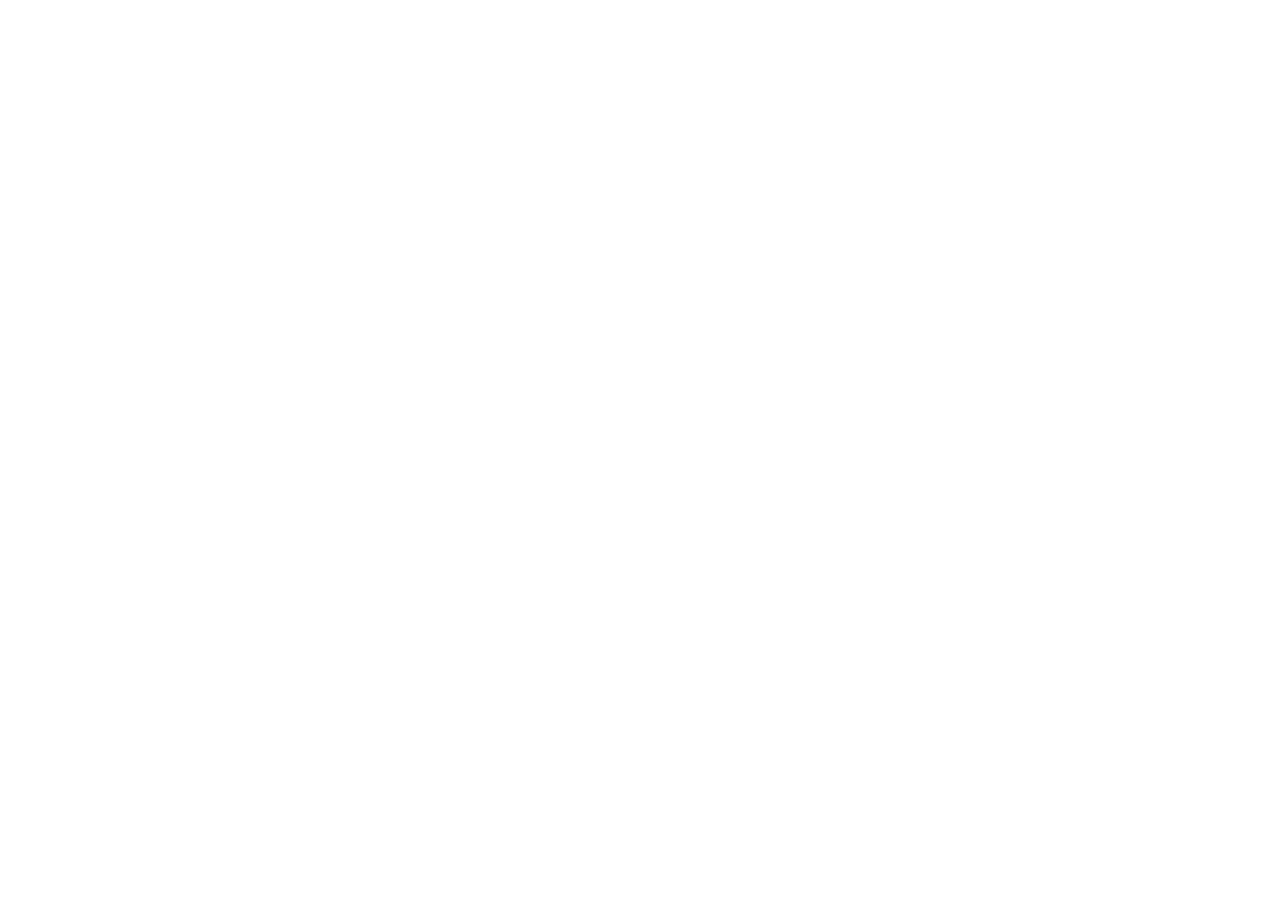
==== v1.0.0/index.html @ 085f89bd "up v1.0.0" ====
<!DOCTYPE html>
<html lang="en">
  <head>
    <meta charset="utf-8" />
    <meta content="telephone=no" name="format-detection" />
    <meta name="viewport" content="width=device-width, initial-scale=1, minimum-scale=1, maximum-scale=1, user-scalable=0, viewport-fit=cover">
    
    <title>CubUI</title>
    <meta name="keywords" content="Vue3组件库,移动端组件库,Vite,Vue组件库,Vue3,Vue2" />
    <meta name="description" content="轻量级移动端 Vue 组件库" />
    <meta http-equiv="Cache-Control" content="no-cache" />
    <meta http-equiv="Pragma" content="no-cache" />
    <meta http-equiv="Expires" content="0" />
    <script type="module" crossorigin src="/h5/vue/v1/demo-1.0.1/doc.js"></script>
    <link rel="modulepreload" crossorigin href="/h5/vue/v1/demo-1.0.1/style_icon.js">
    <link rel="stylesheet" href="/h5/vue/v1/demo-1.0.1/style.css">
  </head>
  <body>
    <noscript>
      <strong
        >We're sorry but it doesn't work
        properly without JavaScript enabled. Please enable it to
        continue.</strong
      >
    </noscript>
    <div id="doc"></div>
    
  </body>
</html>
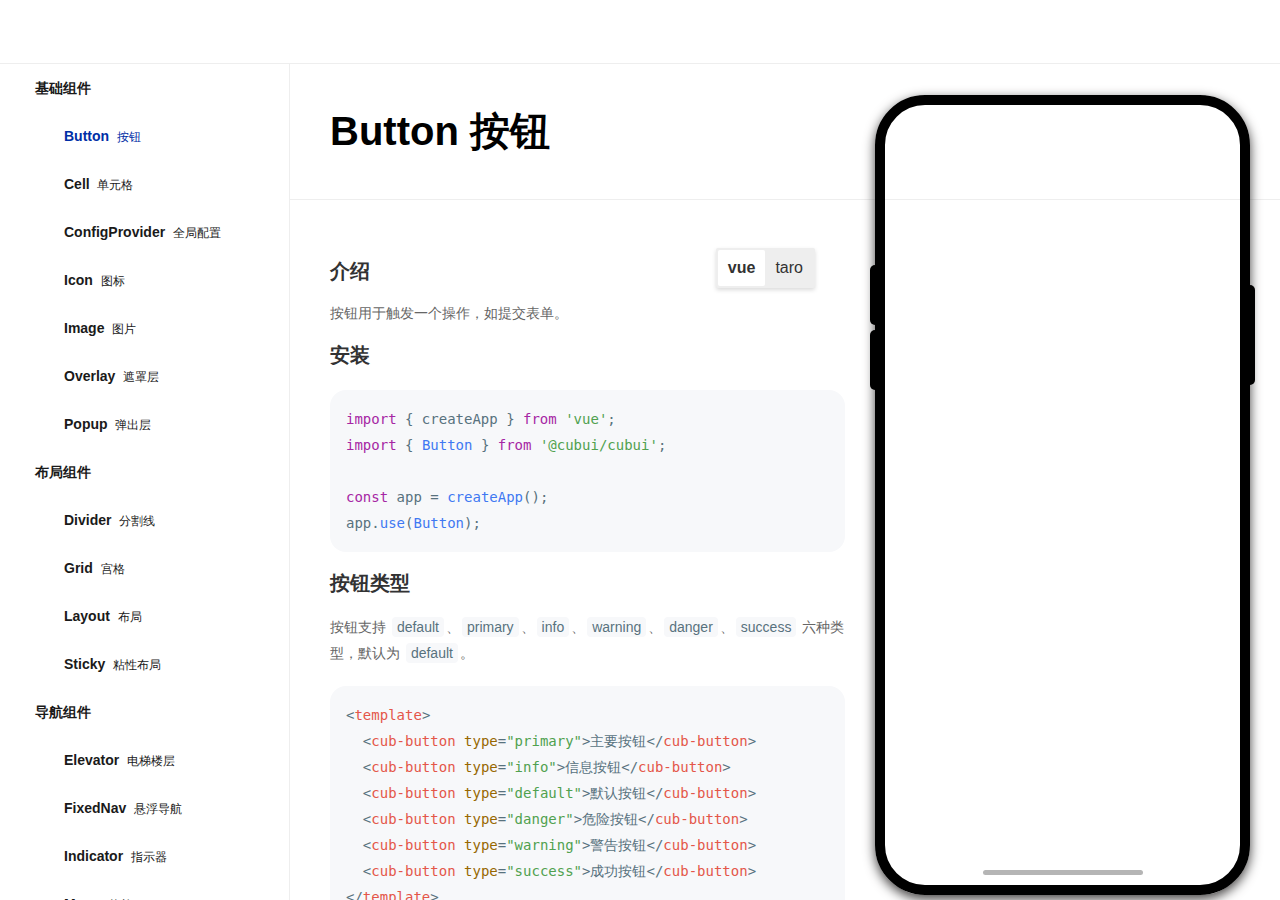
==== commit 42d9e20d: "Update index.html" ====
--- a/v1.0.0/index.html
+++ b/v1.0.0/index.html
@@ -11,9 +11,9 @@
     <meta http-equiv="Cache-Control" content="no-cache" />
     <meta http-equiv="Pragma" content="no-cache" />
     <meta http-equiv="Expires" content="0" />
-    <script type="module" crossorigin src="/h5/vue/v1/demo-1.0.1/doc.js"></script>
-    <link rel="modulepreload" crossorigin href="/h5/vue/v1/demo-1.0.1/style_icon.js">
-    <link rel="stylesheet" href="/h5/vue/v1/demo-1.0.1/style.css">
+    <script type="module" crossorigin src="/v1.0.0/demo-1.0.1/doc.js"></script>
+    <link rel="modulepreload" crossorigin href="/v1.0.0/demo-1.0.1/style_icon.js">
+    <link rel="stylesheet" href="/v1.0.0/demo-1.0.1/style.css">
   </head>
   <body>
     <noscript>
--- a/v1.0.0/demo-1.0.1/style.css
+++ b/v1.0.0/demo-1.0.1/style.css
@@ -0,0 +1 @@
+@charset "UTF-8";::-moz-selection{background:rgb(0,46,166);color:#fff}::selection{background:rgb(0,46,166);color:#fff}#doc{background:#fff;height:100%;width:100%;display:-webkit-box;display:-ms-flexbox;display:flex;-webkit-box-orient:vertical;-webkit-box-direction:normal;-ms-flex-direction:column;flex-direction:column}.doc-header{height:64px;line-height:64px;padding:0 20px;font-size:20px;border-bottom:1px solid #eee}.doc-header .header-logo .logo-link{background:url(/h5/vue/v1/demo-1.0.1/logo.png) no-repeat center/100%}.doc-header .header-logo .logo-border{background:#d8d8d8}.header-logo{position:relative;display:inline-block;width:240px;height:64px}.header-logo .logo-link{width:120px;height:46px;vertical-align:middle;position:absolute;top:50%;margin-top:-23px}.header-logo .logo-border{width:1px;height:26px;position:absolute;right:0;top:50%;margin-top:-13px}.header-nav{display:-webkit-box;display:-ms-flexbox;display:flex;-webkit-box-pack:justify;-ms-flex-pack:justify;justify-content:space-between;-webkit-box-align:center;-ms-flex-align:center;align-items:center;float:right;width:calc(100% - 240px);min-width:900px;padding-left:40px}.header-nav .search-box{position:relative;min-width:300px;height:35px;line-height:35px}.header-nav .search-box .search-input{width:100%;height:35px;padding-left:10px;font-size:14px;border:1px solid #ddd;border-radius:5px}.header-nav .search-box .search-list{background:#fff;position:absolute;width:300px;list-style:none;border:1px solid #f2f2f2;z-index:99999;top:27px;padding:0}.header-nav .nav-box .nav-list{position:relative;min-width:490px;display:-webkit-box;display:-ms-flexbox;display:flex;list-style:none;-webkit-box-align:center;-ms-flex-align:center;align-items:center;-webkit-box-pack:end;-ms-flex-pack:end;justify-content:flex-end}.header-nav .nav-box .nav-list .nav-item{position:relative;margin-right:30px;font-size:14px;height:63px;line-height:63px;text-align:center;cursor:pointer;-ms-flex-negative:0;flex-shrink:0}.header-nav .nav-box .nav-list .nav-item .user-link{margin-top:2px;width:26px;height:26px;line-height:26px;vertical-align:middle}.doc-nav{position:absolute;top:64px;left:0;bottom:0;z-index:1;background:var(--cub-white, #fff);width:290px;height:calc(100vh - 64px);border-right:1px solid #eee;overflow:auto;padding-left:35px}.doc-nav.fixed{position:fixed;top:0}.doc-nav ol.introduce{padding-left:5px}.doc-nav ol.introduce li{cursor:pointer}.doc-nav ol.introduce li:hover{color:#002ea6}.doc-nav ol li{height:48px;line-height:48px;font-size:14px;color:var(--cub-title-color, #1a1a1a);font-weight:700;position:relative}.doc-nav ol li.active:before{position:absolute;content:"";left:0;top:50%;width:22px;margin-top:-5px;height:10px;-webkit-transform:rotate(90deg);transform:rotate(90deg);background:url(https://img10.360buyimg.com/imagetools/jfs/t1/136135/19/14659/946/5fa20aa8E33a9aa26/d329fbe669171208.png) no-repeat;background-size:100% 100%}.doc-nav ol>ul li{padding-left:29px;cursor:pointer}.doc-nav ol>ul li:hover a{color:#002ea6}.doc-nav ol>ul li a{height:100%}.doc-nav ol>ul li a.router-link-active,.doc-nav ol>ul li a.active{color:#002ea6!important}.doc-nav ol>ul li a:link,.doc-nav ol>ul li a:visited{color:var(--cub-title-color, #1a1a1a)}.doc-nav ol>ul li a:hover{color:#002ea6}.doc-nav ol>ul li a:hover:visited{color:#002ea6}.doc-nav ol>ul li a b{font-weight:400;font-size:12px}.doc-demo-preview{position:fixed;top:55%;z-index:99;height:calc(100vh - 100px);max-height:800px;width:375px;right:30px;-webkit-box-shadow:#413f3f 0 4px 12px;box-shadow:#413f3f 0 4px 12px;border-radius:50px;-webkit-transform:translateY(-50%);transform:translateY(-50%);border:solid 10px #000}.doc-demo-preview iframe{height:100%;width:100%;border-radius:40px;overflow:hidden}.doc-demo-preview .volume-plus{position:absolute;left:-15px;top:160px;width:5px;height:60px;background:black;border-radius:5px 0 0 5px}.doc-demo-preview .volume-minus{position:absolute;left:-15px;top:225px;width:5px;height:60px;background:black;border-radius:5px 0 0 5px}.doc-demo-preview .off-btn{position:absolute;right:-15px;top:180px;width:5px;height:100px;background:black;border-radius:0 5px 5px 0}.doc-demo-preview .home-btn{position:absolute;bottom:10px;width:160px;height:5px;background:rgba(0,0,0,.2901960784);left:50%;border-radius:5px;-webkit-transform:translateX(-50%);transform:translate(-50%)}.doc-demo-preview .camera{position:absolute;top:0;width:20px;height:20px;border-radius:10px;left:50%;background:black;-webkit-transform:translateX(-50%);transform:translate(-50%)}.doc-content[data-v-0c4f823c]{margin-left:290px;display:-webkit-box;display:-ms-flexbox;display:flex;-webkit-box-orient:vertical;-webkit-box-direction:normal;-ms-flex-direction:column;flex-direction:column}.doc-content-document[data-v-0c4f823c]{min-height:800px}.doc-content-document .markdown-body[data-v-0c4f823c]{min-height:600px}.doc-content-tabs[data-v-0c4f823c]{position:absolute;right:475px;top:48px;display:-webkit-box;display:-ms-flexbox;display:flex;height:40px;-webkit-box-align:center;-ms-flex-align:center;align-items:center;-webkit-box-pack:justify;-ms-flex-pack:justify;justify-content:space-between;z-index:1;padding:2px;-webkit-box-sizing:border-box;box-sizing:border-box;border-radius:2px;background:#eee;-webkit-box-shadow:rgba(0,0,0,.15) 0px 2px 4px;box-shadow:rgba(0,0,0,.15) 0 2px 4px}.doc-content-tabs.single[data-v-0c4f823c]{padding:0}.doc-content-tabs.single .tab-item[data-v-0c4f823c]{line-height:40px;cursor:auto}.doc-content-tabs .tab-item[data-v-0c4f823c]{position:relative;padding:0 10px;line-height:36px;cursor:pointer;font-size:16px;color:#323232;text-align:center;border-radius:2px;background:#eee}.doc-content-tabs .tab-item.cur[data-v-0c4f823c]{font-weight:700;color:#323232;background:#fff}.doc-content-contributors[data-v-0c4f823c]{margin:50px 0}.doc-content-contributors a[data-v-0c4f823c]{position:relative}.doc-content-contributors img[data-v-0c4f823c]{height:26px;border-radius:50%;margin-left:8px}.doc-content-contributors .contributors-hover[data-v-0c4f823c]{display:none;padding:5px 10px;color:#fff;font-size:12px;background-color:#000;border-radius:5px;position:absolute;white-space:nowrap;top:-200%;-webkit-transform:translateX(-55%);transform:translate(-55%)}.doc-content-contributors a:hover .contributors-hover[data-v-0c4f823c]{display:inline-block}.doc-title[data-v-0c4f823c]{width:100%;height:137px;z-index:2}.doc-title-position[data-v-0c4f823c]{top:0px;display:-webkit-box;display:-ms-flexbox;display:flex;-webkit-box-align:center;-ms-flex-align:center;align-items:center;-webkit-box-pack:justify;-ms-flex-pack:justify;justify-content:space-between;padding:40px;border-bottom:1px solid #eee;background:#fff;visibility:visible;opacity:1;-webkit-transition:opacity .8s;transition:opacity .8s}.doc-title-position.fixed[data-v-0c4f823c]{width:calc(100% - 290px);position:fixed;padding:24px 48px}.doc-title-position.fixed .title[data-v-0c4f823c]{font-size:24px;font-weight:700}.doc-title-position.hidden[data-v-0c4f823c]{visibility:hidden;opacity:0}.doc-title-position .title[data-v-0c4f823c]{font-size:40px;font-weight:700}html,body,div,span,iframe,h1,h2,h3,h4,h5,h6,p,em,img,s,strong,b,u,i,dl,dt,dd,ol,ul,li,fieldset,form,label,table,caption,tbody,tfoot,thead,tr,th,td,article,aside,canvas,details,embed,figure,figcaption,footer,header,hgroup,menu,nav,section,time,audio,video{margin:0;padding:0;border:0;font-family:PingFang SC,Microsoft YaHei,Helvetica,Hiragino Sans GB,SimSun,sans-serif;-webkit-overflow-scrolling:touch}input[type=text],textarea{-webkit-appearance:none}input:focus{-webkit-user-modify:read-write-plaintext-only}input::-webkit-search-cancel-button{display:none}ol,ul{list-style:none}table{border-collapse:collapse;border-spacing:0}*{-webkit-tap-highlight-color:rgba(0,0,0,0);-webkit-tap-highlight-color:transparent;-webkit-box-sizing:border-box;-ms-box-sizing:border-box;box-sizing:border-box}html,body,a,button,input{outline:0 none;border:0;text-decoration:none}img{border:0 none;vertical-align:bottom;-ms-interpolation-mode:bicubic}[v-cloak]{display:none}html,body{height:100%;width:100%;background:#fff}code{position:relative;display:block;padding:16px;overflow-x:auto;color:#58727e;font-weight:400;font-size:14px;font-family:Source Code Pro,Monaco,Inconsolata,monospace;line-height:26px;white-space:pre-wrap;word-wrap:break-word;-webkit-font-smoothing:auto;background-color:#f7f8fa;border-radius:16px}code span{font-family:Source Code Pro,Monaco,Inconsolata,monospace}pre{margin:20px 0 0}pre+p{margin-top:20px}.hljs{display:block;padding:30px;overflow-x:auto;background:#f7f8fa}.hljs-comment,.hljs-quote{color:#a0a1a7;font-style:italic}.hljs-doctag,.hljs-formula,.hljs-keyword{color:#a626a4}.hljs-deletion,.hljs-name,.hljs-section,.hljs-selector-tag,.hljs-subst{color:#e45649}.hljs-literal{color:#0184bb}.hljs-addition,.hljs-attribute,.hljs-meta-string,.hljs-regexp,.hljs-string{color:#50a14f}.hljs-built_in,.hljs-class .hljs-title{color:#c18401}.hljs-attr,.hljs-number,.hljs-selector-attr,.hljs-selector-class,.hljs-selector-pseudo,.hljs-template-variable,.hljs-type,.hljs-variable{color:#986801}.hljs-bullet,.hljs-link,.hljs-meta,.hljs-selector-id,.hljs-symbol,.hljs-title{color:#4078f2}.hljs-emphasis{font-style:italic}.hljs-strong{font-weight:700}.hljs-link{text-decoration:underline}.doc-content-document{position:relative;min-width:1000px;background:#fff;padding:40px 445px 40px 40px}.doc-content-document .card{margin-bottom:24px;padding:24px;background-color:#fff;border-radius:20px;-webkit-box-shadow:0 8px 12px #ebedf0;box-shadow:0 8px 12px #ebedf0}.doc-content-document a{margin:0 1px;color:#1989fa;-webkit-font-smoothing:auto}.doc-content-document a:hover{color:#0570db}.doc-content-document a:active{color:#0456a9}.doc-content-document h1,.doc-content-document h2,.doc-content-document h3,.doc-content-document h4,.doc-content-document h5,.doc-content-document h6{color:#323233;font-weight:700;line-height:1.5}.doc-content-document h1[id],.doc-content-document h2[id],.doc-content-document h3[id],.doc-content-document h4[id],.doc-content-document h5[id],.doc-content-document h6[id]{cursor:pointer}.doc-content-document.isComponent h1{display:none}.doc-content-document h1{margin:0 0 56px;font-size:30px;cursor:#1a1a1a;font-weight:700;position:relative}.doc-content-document h1:after{content:"";position:absolute;bottom:-26px;left:16px;width:44px;height:17px;background:url(https://img10.360buyimg.com/imagetools/jfs/t1/136135/19/14659/946/5fa20aa8E33a9aa26/d329fbe669171208.png);background-size:100% 100%}.doc-content-document h2{margin:45px 0 20px;font-size:24px}.doc-content-document h3{margin:16px 0;font-weight:600;font-size:20px}.doc-content-document h4{margin:24px 0 12px;font-weight:600;font-size:16px}.doc-content-document h5{margin:24px 0 12px;font-weight:600;font-size:15px}.doc-content-document p{color:#666;font-size:14px;line-height:22px}.doc-content-document strong{margin:24px 0 12px;font-weight:700;font-size:14px;color:#333}.doc-content-document table{width:100%;margin-top:12px;color:#666;font-size:14px;line-height:1.5;border-collapse:collapse;border:1px solid #eee}.doc-content-document table th{padding:8px 20px;font-weight:600;text-align:left;border-left:1px solid #e9e9e9;background-color:#f7f8fa}.doc-content-document table th:last-child{padding-right:0}.doc-content-document table td{padding:8px 20px;border-top:1px solid #f1f4f8;border-left:1px solid #e9e9e9}.doc-content-document table td:first-child{border-left:0px}.doc-content-document table td:first-child code{margin:0;padding:2px 6px;color:#1989fa;font-weight:600;font-size:11px;background-color:fade(#1989fa,10%);border-radius:20px}.doc-content-document table td:last-child{padding-right:0}.doc-content-document table em{color:#fa2400;font-size:14px;font-family:Source Code Pro,Monaco,Inconsolata,monospace;font-style:normal;-webkit-font-smoothing:auto}.doc-content-document ul li,.doc-content-document ol li{position:relative;margin:5px 0 5px 10px;padding-left:15px;color:#666;font-size:15px;line-height:26px}.doc-content-document ul li:before,.doc-content-document ol li:before{position:absolute;top:0;left:0;-webkit-box-sizing:border-box;box-sizing:border-box;width:6px;height:6px;margin-top:10px;border:1px solid #666;border-radius:50%;content:""}.doc-content-document hr{margin:30px 0;border:0 none;border-top:1px solid #eee}.doc-content-document p>code,.doc-content-document li>code,.doc-content-document table code{display:inline;margin:0 2px;padding:2px 5px;font-size:14px;font-family:inherit;word-break:keep-all;background-color:#f7f8fa;border-radius:4px;-webkit-font-smoothing:antialiased}.doc-content-document p>code{font-size:14px}.doc-content-document section{padding:24px;overflow:hidden}.doc-content-document blockquote{margin:16px 0;padding:16px;background-color:#fff4f0;border-left:6px solid #fa192c;border-radius:3px}.doc-content-document blockquote p{color:#1a1a1a}.doc-content-document--changelog strong,.doc-content-document--changelog-v3 strong{display:block;margin:24px 0 12px;font-weight:600;font-size:15px}.doc-content-document--changelog h3+p code,.doc-content-document--changelog-v3 h3+p code{margin:0}.doc-content-document--changelog h3 a,.doc-content-document--changelog-v3 h3 a{color:inherit;font-size:20px}.doc-content-document .handle-part{height:50px;display:-webkit-box;display:-ms-flexbox;display:flex;-webkit-box-pack:end;-ms-flex-pack:end;justify-content:flex-end;-webkit-box-align:center;-ms-flex-align:center;align-items:center}.doc-content-document .handle-part .online-btn{display:block;color:#5555e2;background-color:#fff;font-size:14px;cursor:pointer}.doc-content-document .handle-part .online-btn:hover{color:#00f;text-decoration:underline}html,body{height:100%;width:100%;background:#fff;margin:0;padding:0;-webkit-tap-highlight-color:rgba(0,0,0,0);-webkit-tap-highlight-color:transparent}.cub-theme-dark .demo{background:#131313!important}#app{background:#fff;height:100%;width:100%;display:-webkit-box;display:-ms-flexbox;display:flex;-webkit-box-orient:vertical;-webkit-box-direction:normal;-ms-flex-direction:column;flex-direction:column}#app #nav{position:fixed;z-index:100;left:0;right:0;height:57px;line-height:57px;text-align:center;background:var(--cub-white, #fff);font-weight:700;font-size:20px;color:#333;-webkit-box-shadow:0px 4px 10px 0px rgba(0,0,0,.07);box-shadow:0 4px 10px rgba(0,0,0,.07)}#app #nav .back{position:absolute;left:0;height:100%;width:50px;display:-webkit-box;display:-ms-flexbox;display:flex;-webkit-box-align:center;-ms-flex-align:center;align-items:center;-webkit-box-pack:center;-ms-flex-pack:center;justify-content:center;cursor:pointer}#app #nav .translate{position:absolute;top:0;right:0;height:100%;width:50px;display:-webkit-box;display:-ms-flexbox;display:flex;-webkit-box-align:center;-ms-flex-align:center;align-items:center;-webkit-box-pack:center;-ms-flex-pack:center;justify-content:center;cursor:pointer}#app #nav .translate>img{width:20px;height:20px}#app .demo{min-height:100vh;background:#f7f8fa;overflow-x:hidden;overflow-y:auto;padding:57px 17px 15px;-webkit-box-sizing:border-box;box-sizing:border-box}#app .demo.full{min-height:100vh;padding:57px 0 0}#app .demo.full h2{padding-left:27px}#app .demo.bg-w{background:#fff}#app .demo::-webkit-scrollbar{width:0;background:transparent}#app .demo>h2{margin-top:30px;margin-bottom:10px;font-size:14px;color:#909ca4;padding:0 10px;font-weight:400}#app .demo>p{font-size:12px}#app .demo .card{padding:25px 18px;background:rgb(255,255,255)}html[data-v-664cb812],body[data-v-664cb812],div[data-v-664cb812],span[data-v-664cb812],iframe[data-v-664cb812],h1[data-v-664cb812],h2[data-v-664cb812],h3[data-v-664cb812],h4[data-v-664cb812],h5[data-v-664cb812],h6[data-v-664cb812],p[data-v-664cb812],em[data-v-664cb812],img[data-v-664cb812],s[data-v-664cb812],strong[data-v-664cb812],b[data-v-664cb812],u[data-v-664cb812],i[data-v-664cb812],dl[data-v-664cb812],dt[data-v-664cb812],dd[data-v-664cb812],ol[data-v-664cb812],ul[data-v-664cb812],li[data-v-664cb812],fieldset[data-v-664cb812],form[data-v-664cb812],label[data-v-664cb812],table[data-v-664cb812],caption[data-v-664cb812],tbody[data-v-664cb812],tfoot[data-v-664cb812],thead[data-v-664cb812],tr[data-v-664cb812],th[data-v-664cb812],td[data-v-664cb812],article[data-v-664cb812],aside[data-v-664cb812],canvas[data-v-664cb812],details[data-v-664cb812],embed[data-v-664cb812],figure[data-v-664cb812],figcaption[data-v-664cb812],footer[data-v-664cb812],header[data-v-664cb812],hgroup[data-v-664cb812],menu[data-v-664cb812],nav[data-v-664cb812],section[data-v-664cb812],time[data-v-664cb812],audio[data-v-664cb812],video[data-v-664cb812]{margin:0;padding:0;border:0;font-family:PingFang SC,Microsoft YaHei,Helvetica,Hiragino Sans GB,SimSun,sans-serif;-webkit-overflow-scrolling:touch}input[type=text][data-v-664cb812],textarea[data-v-664cb812]{-webkit-appearance:none}input[data-v-664cb812]:focus{-webkit-user-modify:read-write-plaintext-only}input[data-v-664cb812]::-webkit-search-cancel-button{display:none}ol[data-v-664cb812],ul[data-v-664cb812]{list-style:none}table[data-v-664cb812]{border-collapse:collapse;border-spacing:0}*[data-v-664cb812]{-webkit-tap-highlight-color:rgba(0,0,0,0);-webkit-tap-highlight-color:transparent;-webkit-box-sizing:border-box;-ms-box-sizing:border-box;box-sizing:border-box}html[data-v-664cb812],body[data-v-664cb812],a[data-v-664cb812],button[data-v-664cb812],input[data-v-664cb812]{outline:0 none;border:0;text-decoration:none}img[data-v-664cb812]{border:0 none;vertical-align:bottom;-ms-interpolation-mode:bicubic}[v-cloak][data-v-664cb812]{display:none}html[data-v-664cb812],body[data-v-664cb812]{height:100%;width:100%;background:#fff}.index[data-v-664cb812]{height:100%;width:100%;padding-top:30px}.index-header[data-v-664cb812]{display:-webkit-box;display:-ms-flexbox;display:flex;-webkit-box-align:center;-ms-flex-align:center;align-items:center;padding:0 34px;height:117px}.index-header>img[data-v-664cb812]{width:67px;height:67px;margin-right:18px;-ms-flex-negative:0;flex-shrink:0}.index-header .info[data-v-664cb812]{display:-webkit-box;display:-ms-flexbox;display:flex;-webkit-box-orient:vertical;-webkit-box-direction:normal;-ms-flex-direction:column;flex-direction:column}.index-header .info h1[data-v-664cb812]{height:48px;line-height:48px;font-size:34px;color:#333}.index-header .info p[data-v-664cb812]{height:18px;line-height:18px;font-size:12px;color:#9a9b9d}.index-components[data-v-664cb812]{-webkit-box-sizing:border-box;box-sizing:border-box;background:#f7f8fa;border-radius:30px 30px 0 0;overflow:hidden;padding:30px 25px}.index-components>ol[data-v-664cb812]{margin-bottom:17px}.index-components>ol>li[data-v-664cb812]{line-height:20px;font-size:14px;color:#909ca4;margin-bottom:10px}.index-components>ol>ul li[data-v-664cb812]{display:-webkit-box;display:-ms-flexbox;display:flex;-webkit-box-align:center;-ms-flex-align:center;align-items:center;padding:0 24px;width:100%;height:45px;line-height:45px;background:rgb(255,255,255);border-radius:22px;-webkit-box-shadow:0px 1px 4px 0px rgba(102,102,102,.06);box-shadow:0 1px 4px rgba(102,102,102,.06);margin-bottom:13px}.index-components>ol>ul li a[data-v-664cb812]{width:100%;height:100%;font-size:15px;font-weight:700;display:block;color:#333}.cub-button-group{width:100%;display:-webkit-box;display:-ms-flexbox;display:flex;padding:8px 10px;-webkit-box-sizing:border-box;box-sizing:border-box}.cub-button-group.cub-button-group--square .cub-button{margin-right:0!important;border-radius:0!important;width:100%;-ms-flex-negative:1;flex-shrink:1}.cub-button-group.cub-button-group--square .cub-button:first-child{border-top-left-radius:5px!important;border-bottom-left-radius:5px!important}.cub-button-group.cub-button-group--square .cub-button:last-child{border-top-right-radius:5px!important;border-bottom-right-radius:5px!important}.cub-button-group.cub-button-group--round .cub-button{margin-right:0!important;border-radius:0!important;width:100%;-ms-flex-negative:1;flex-shrink:1}.cub-button-group.cub-button-group--round .cub-button:first-child{border-top-left-radius:20px!important;border-bottom-left-radius:20px!important}.cub-button-group.cub-button-group--round .cub-button:last-child{border-top-right-radius:20px!important;border-bottom-right-radius:20px!important}@font-face{font-family:cubui-iconfont;src:url([data-uri]);src:url([data-uri]) format("embedded-opentype"),url([data-uri]) format("woff2"),url([data-uri]) format("woff"),url([data-uri]) format("truetype"),url(/iconfont.svg?t=1694157064266#cubui-iconfont) format("svg")}.cubui-iconfont{font-family:cubui-iconfont!important;font-size:16px;font-style:normal;-webkit-font-smoothing:antialiased;-moz-osx-font-smoothing:grayscale}.cub-icon-retweet:before{content:""}.cub-icon-play-double-forward:before{content:""}.cub-icon-play-circle-fill:before{content:""}.cub-icon-cart:before{content:""}.cub-icon-check-checked:before{content:""}.cub-icon-dou-arrow-up:before{content:""}.cub-icon-tips:before{content:""}.cub-icon-mask-close:before{content:""}.cub-icon-lower:before{content:""}.cub-icon-ask:before{content:""}.cub-icon-check-disabled:before{content:""}.cub-icon-issue:before{content:""}.cub-icon-joy-smile:before{content:""}.cub-icon-location1:before{content:""}.cub-icon-heart:before{content:""}.cub-icon-service:before{content:""}.cub-icon-more-s:before{content:""}.cub-icon-setting:before{content:""}.cub-icon-play-stop:before{content:""}.cub-icon-failure:before{content:""}.cub-icon-screen-little:before{content:""}.cub-icon-checked:before{content:""}.cub-icon-message:before{content:""}.cub-icon-refresh2:before{content:""}.cub-icon-footprint:before{content:""}.cub-icon-checklist:before{content:""}.cub-icon-check-normal:before{content:""}.cub-icon-poweroff-circle-fill:before{content:""}.cub-icon-clock:before{content:""}.cub-icon-more-x:before{content:""}.cub-icon-horizontal:before{content:""}.cub-icon-play-double-back:before{content:""}.cub-icon-Check:before{content:""}.cub-icon-notice:before{content:""}.cub-icon-addfollow:before{content:""}.cub-icon-heart-fill:before{content:""}.cub-icon-category:before{content:""}.cub-icon-top:before{content:""}.cub-icon-success:before{content:""}.cub-icon-comment:before{content:""}.cub-icon-play-start:before{content:""}.cub-icon-star-fill:before{content:""}.cub-icon-star:before{content:""}.cub-icon-minus:before{content:""}.cub-icon-image:before{content:""}.cub-icon-image-error:before{content:""}.cub-icon-loading1:before{content:""}.cub-icon-download1:before{content:""}.cub-icon-loading:before{content:""}.cub-icon-tmall:before{content:""}.cub-icon-taobao:before{content:""}.cub-icon-jingdong:before{content:""}.cub-icon-weibo:before{content:""}.cub-icon-kuaishou:before{content:""}.cub-icon-google:before{content:""}.cub-icon-tmall1:before{content:""}.cub-icon-weixin:before{content:""}.cub-icon-douyin:before{content:""}.cub-icon-github:before{content:""}.cub-icon-kuaishou1:before{content:""}.cub-icon-toutiao:before{content:""}.cub-icon-gitee:before{content:""}.cub-icon-douyin1:before{content:""}.cub-icon-addressbook:before{content:""}.cub-icon-friend_delete:before{content:""}.cub-icon-friend_delete_2:before{content:""}.cub-icon-address:before{content:""}.cub-icon-friend_settings:before{content:""}.cub-icon-gift:before{content:""}.cub-icon-huititle:before{content:""}.cub-icon-information_add:before{content:""}.cub-icon-live:before{content:""}.cub-icon-zhifubao:before{content:""}.cub-icon-loop:before{content:""}.cub-icon-mail:before{content:""}.cub-icon-openmail:before{content:""}.cub-icon-movie:before{content:""}.cub-icon-payment:before{content:""}.cub-icon-photograph:before{content:""}.cub-icon-play:before{content:""}.cub-icon-redpacket:before{content:""}.cub-icon-slice:before{content:""}.cub-icon-wallet:before{content:""}.cub-icon-scan:before{content:""}.cub-icon-system-phonebook:before{content:""}.cub-icon-coin:before{content:""}.cub-icon-down_s:before{content:""}.cub-icon-up_s:before{content:""}.cub-icon-compass:before{content:""}.cub-icon-piechart_1:before{content:""}.cub-icon-piechart_2:before{content:""}.cub-icon-personal:before{content:""}.cub-icon-network:before{content:""}.cub-icon-query:before{content:""}.cub-icon-details:before{content:""}.cub-icon-anger:before{content:""}.cub-icon-smail:before{content:""}.cub-icon-left:before{content:""}.cub-icon-right:before{content:""}.cub-icon-under:before{content:""}.cub-icon-up:before{content:""}.cub-icon-scan2:before{content:""}.cub-icon-pay:before{content:""}.cub-icon-travel:before{content:""}.cub-icon-card:before{content:""}.cub-icon-buscode:before{content:""}.cub-icon-pay_collect:before{content:""}.cub-icon-accountbook:before{content:""}.cub-icon-bankcard:before{content:""}.cub-icon-barchart:before{content:""}.cub-icon-bill:before{content:""}.cub-icon-order:before{content:""}.cub-icon-bus:before{content:""}.cub-icon-chat_add:before{content:""}.cub-icon-chat_right:before{content:""}.cub-icon-chat_wrong:before{content:""}.cub-icon-chat:before{content:""}.cub-icon-volume:before{content:""}.cub-icon-close_volume:before{content:""}.cub-icon-voice:before{content:""}.cub-icon-voice_close:before{content:""}.cub-icon-content:before{content:""}.cub-icon-coupon:before{content:""}.cub-icon-express:before{content:""}.cub-icon-eye:before{content:""}.cub-icon-no_eye:before{content:""}.cub-icon-friends_add:before{content:""}.cub-icon-add_circle:before{content:""}.cub-icon-minus_circle:before{content:""}.cub-icon-close_circle:before{content:""}.cub-icon-selected_circle:before{content:""}.cub-icon-warn:before{content:""}.cub-icon-no:before{content:""}.cub-icon-close:before{content:""}.cub-icon-selected:before{content:""}.cub-icon-plus:before{content:""}.cub-icon-more:before{content:""}.cub-icon-collect:before{content:""}.cub-icon-calculator:before{content:""}.cub-icon-calendar:before{content:""}.cub-icon-classification:before{content:""}.cub-icon-collection:before{content:""}.cub-icon-download:before{content:""}.cub-icon-uploader:before{content:""}.cub-icon-edit:before{content:""}.cub-icon-facerecognition:before{content:""}.cub-icon-folder:before{content:""}.cub-icon-me:before{content:""}.cub-icon-pepole:before{content:""}.cub-icon-good:before{content:""}.cub-icon-home:before{content:""}.cub-icon-key:before{content:""}.cub-icon-lock:before{content:""}.cub-icon-link:before{content:""}.cub-icon-location:before{content:""}.cub-icon-mark:before{content:""}.cub-icon-apps:before{content:""}.cub-icon-refresh:before{content:""}.cub-icon-search:before{content:""}.cub-icon-share:before{content:""}.cub-icon-fillin:before{content:""}.cub-icon-shop:before{content:""}.cub-icon-target:before{content:""}.cub-icon-textdeletion:before{content:""}.cub-icon-text:before{content:""}.cub-icon-trash:before{content:""}.cub-icon-type:before{content:""}.cub-icon-zoomout:before{content:""}.cub-icon-zoom:before{content:""}.cub-theme-dark .cub-image .cub-img-loading,.cub-theme-dark .cub-image .cub-img-error{background:var(--cub-dark-background, #131313)}.cub-image{display:block;position:relative}.cub-image .cub-img{display:block;width:100%;height:100%}.cub-image.cub-image-round{border-radius:50%;overflow:hidden}.cub-image .cub-img-loading,.cub-image .cub-img-error{width:100%;height:100%;position:absolute;top:0;left:0;display:-webkit-box;display:-ms-flexbox;display:flex;-webkit-box-orient:vertical;-webkit-box-direction:normal;-ms-flex-direction:column;flex-direction:column;-webkit-box-align:center;-ms-flex-align:center;align-items:center;-webkit-box-pack:center;-ms-flex-pack:center;justify-content:center;background:#f7f8fa}.cub-col{float:left;-webkit-box-sizing:border-box;box-sizing:border-box;word-break:break-all}.cub-col-gutter:last-child{padding-right:0!important}.cub-col-gutter:first-child,.cub-col-gutter-row-frist{padding-left:0!important}.cub-col-gutter-row-last{padding-right:0!important}.cub-col-offset-1{margin-left:calc((100 / 24) * 1 * 1%)}.cub-col-1{width:calc((100 / 24) * 1 * 1%)}.cub-col-offset-2{margin-left:calc((100 / 24) * 2 * 1%)}.cub-col-2{width:calc((100 / 24) * 2 * 1%)}.cub-col-offset-3{margin-left:calc((100 / 24) * 3 * 1%)}.cub-col-3{width:calc((100 / 24) * 3 * 1%)}.cub-col-offset-4{margin-left:calc((100 / 24) * 4 * 1%)}.cub-col-4{width:calc((100 / 24) * 4 * 1%)}.cub-col-offset-5{margin-left:calc((100 / 24) * 5 * 1%)}.cub-col-5{width:calc((100 / 24) * 5 * 1%)}.cub-col-offset-6{margin-left:calc((100 / 24) * 6 * 1%)}.cub-col-6{width:calc((100 / 24) * 6 * 1%)}.cub-col-offset-7{margin-left:calc((100 / 24) * 7 * 1%)}.cub-col-7{width:calc((100 / 24) * 7 * 1%)}.cub-col-offset-8{margin-left:calc((100 / 24) * 8 * 1%)}.cub-col-8{width:calc((100 / 24) * 8 * 1%)}.cub-col-offset-9{margin-left:calc((100 / 24) * 9 * 1%)}.cub-col-9{width:calc((100 / 24) * 9 * 1%)}.cub-col-offset-10{margin-left:calc((100 / 24) * 10 * 1%)}.cub-col-10{width:calc((100 / 24) * 10 * 1%)}.cub-col-offset-11{margin-left:calc((100 / 24) * 11 * 1%)}.cub-col-11{width:calc((100 / 24) * 11 * 1%)}.cub-col-offset-12{margin-left:calc((100 / 24) * 12 * 1%)}.cub-col-12{width:calc((100 / 24) * 12 * 1%)}.cub-col-offset-13{margin-left:calc((100 / 24) * 13 * 1%)}.cub-col-13{width:calc((100 / 24) * 13 * 1%)}.cub-col-offset-14{margin-left:calc((100 / 24) * 14 * 1%)}.cub-col-14{width:calc((100 / 24) * 14 * 1%)}.cub-col-offset-15{margin-left:calc((100 / 24) * 15 * 1%)}.cub-col-15{width:calc((100 / 24) * 15 * 1%)}.cub-col-offset-16{margin-left:calc((100 / 24) * 16 * 1%)}.cub-col-16{width:calc((100 / 24) * 16 * 1%)}.cub-col-offset-17{margin-left:calc((100 / 24) * 17 * 1%)}.cub-col-17{width:calc((100 / 24) * 17 * 1%)}.cub-col-offset-18{margin-left:calc((100 / 24) * 18 * 1%)}.cub-col-18{width:calc((100 / 24) * 18 * 1%)}.cub-col-offset-19{margin-left:calc((100 / 24) * 19 * 1%)}.cub-col-19{width:calc((100 / 24) * 19 * 1%)}.cub-col-offset-20{margin-left:calc((100 / 24) * 20 * 1%)}.cub-col-20{width:calc((100 / 24) * 20 * 1%)}.cub-col-offset-21{margin-left:calc((100 / 24) * 21 * 1%)}.cub-col-21{width:calc((100 / 24) * 21 * 1%)}.cub-col-offset-22{margin-left:calc((100 / 24) * 22 * 1%)}.cub-col-22{width:calc((100 / 24) * 22 * 1%)}.cub-col-offset-23{margin-left:calc((100 / 24) * 23 * 1%)}.cub-col-23{width:calc((100 / 24) * 23 * 1%)}.cub-col-offset-24{margin-left:calc((100 / 24) * 24 * 1%)}.cub-col-24{width:calc((100 / 24) * 24 * 1%)}.cub-row{width:100%}.cub-row:after{display:block;height:0;clear:both;visibility:hidden;content:""}.cub-row-flex{display:-webkit-box;display:-ms